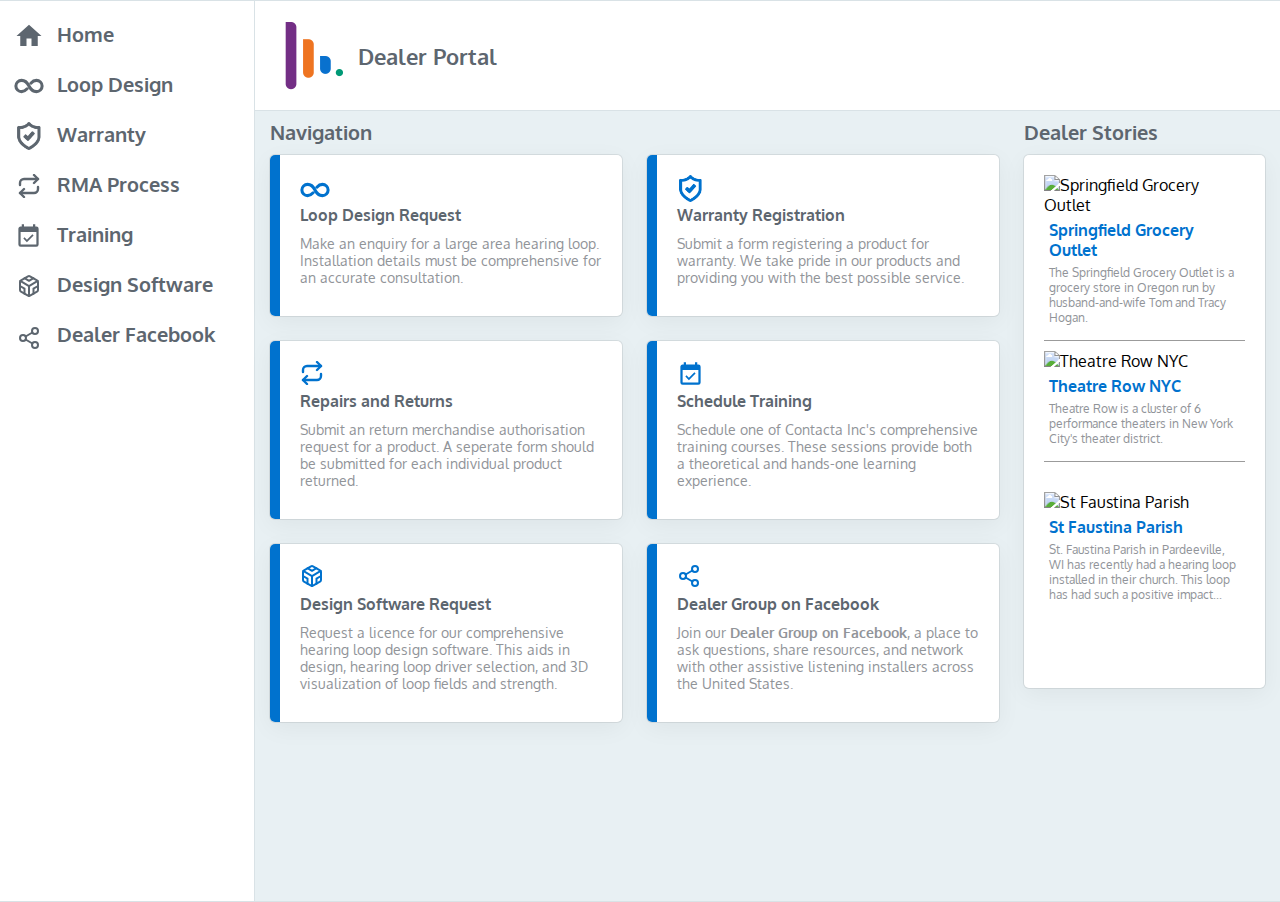
==== index.html @ d8bac470 "An updated US version of the Dealer Portal." ====
<!DOCTYPE html>
<html lang="en">
<head>
    <meta charset="UTF-8">
    <meta http-equiv="X-UA-Compatible" content="IE=edge">
    <meta name="viewport" content="width=device-width, initial-scale=1.0">
    <title>Dealer Portal</title>
    <script src="main.js" defer></script>  
    <link rel="stylesheet" href="styles.css">
    <link rel="icon" href="/contactaicon.png">
    <link rel="stylesheet" href="https://fonts.googleapis.com/css?family=Oxygen">
</head>
<body>
    <div class="portal_container">
        <div class="portal_column1">
            <div class="logoCol">
                <svg class='dashboardLogo' class="dashboardIcon"
                xmlns="http://www.w3.org/2000/svg" viewBox="0 0 24 24">
                    </svg>
                <a href="index.html">
                <svg class='dashIcon' id="homeIcon"
                    xmlns="http://www.w3.org/2000/svg" viewBox="0 0 24 24">
                    <path d="M10,20V14H14V20H19V12H22L12,3L2,12H5V20H10Z" />
                </svg>
                </a>
                <a href="lalform.html">    
                <svg class="dashIcon" id="loopIcon"
                xmlns="http://www.w3.org/2000/svg" class="ionicon" viewBox="0 0 512 512"><title>Infinite</title><path d="M256 256s-48-96-126-96c-54.12 0-98 43-98 96s43.88 96 98 96c37.51 0 71-22.41 94-48M256 256s48 96 126 96c54.12 0 98-43 98-96s-43.88-96-98-96c-37.51 0-71 22.41-94 48" fill="none" stroke="currentColor" stroke-linecap="round" stroke-miterlimit="10" stroke-width="52"/></svg>                </svg>
                </a>
                <a href="warranty.html">    
                    <img class="dashIcon"src="warrantysym2.png" alt="contactaMainLogo" id="warrantyIconNav"></img>
                </a>
                <a href="rma.html">    
                <svg id="rmaIcon"
                xmlns="http://www.w3.org/2000/svg" width="24" height="24" viewBox="0 0 24 24" fill="none" stroke="currentColor" stroke-width="2.4" stroke-linecap="round" stroke-linejoin="round" class="feather feather-repeat"><polyline points="17 1 21 5 17 9"></polyline><path d="M3 11V9a4 4 0 0 1 4-4h14"></path><polyline points="7 23 3 19 7 15"></polyline><path d="M21 13v2a4 4 0 0 1-4 4H3"></path></svg>                </a>
                <a href="trainingform.html">
                <svg class="dashIcon" id="trainingIcon"
                xmlns="http://www.w3.org/2000/svg" viewBox="0 0 24 24">
                <path d="M19,19H5V8H19M19,3H18V1H16V3H8V1H6V3H5C3.89,3 3,3.9 3,5V19A2,2 0 0,0 5,21H19A2,2 0 0,0 21,19V5A2,2 0 0,0 19,3M16.53,11.06L15.47,10L10.59,14.88L8.47,12.76L7.41,13.82L10.59,17L16.53,11.06Z" />                
                </svg>                
                </a>
                <a href="visualiser.html">
                <svg class="visualiserIcon"
                xmlns="http://www.w3.org/2000/svg" width="24" height="24" viewBox="0 0 24 24" fill="none" stroke="currentColor" stroke-width="2" stroke-linecap="round" stroke-linejoin="round" class="feather feather-codesandbox"><path d="M21 16V8a2 2 0 0 0-1-1.73l-7-4a2 2 0 0 0-2 0l-7 4A2 2 0 0 0 3 8v8a2 2 0 0 0 1 1.73l7 4a2 2 0 0 0 2 0l7-4A2 2 0 0 0 21 16z"></path><polyline points="7.5 4.21 12 6.81 16.5 4.21"></polyline><polyline points="7.5 19.79 7.5 14.6 3 12"></polyline><polyline points="21 12 16.5 14.6 16.5 19.79"></polyline><polyline points="3.27 6.96 12 12.01 20.73 6.96"></polyline><line x1="12" y1="22.08" x2="12" y2="12"></line></svg>                </svg>
                </a>     
                <svg xmlns="http://www.w3.org/2000/svg" width="24" height="24" viewBox="0 0 24 24" fill="none" stroke="currentColor" stroke-width="2" stroke-linecap="round" stroke-linejoin="round" class="feather feather-share-2"><circle cx="18" cy="5" r="3"></circle><circle cx="6" cy="12" r="3"></circle><circle cx="18" cy="19" r="3"></circle><line x1="8.59" y1="13.51" x2="15.42" y2="17.49"></line><line x1="15.41" y1="6.51" x2="8.59" y2="10.49"></line></svg>          
            </div>
            <div class="navCol">
                    <a href="index.html">
                        <img id="mainLogo" src="contactalogo.png" alt="contactaMainLogo"></img>
                    </a>
                    <li><a href="index.html">Home</a></li>
                    <li><a href="lalform.html">Loop Design</a></li>
                    <li><a href="warranty.html">Warranty</a></li>
                    <li><a href="rma.html">RMA Process</a></li>
                    <li><a href="trainingform.html">Training</a></li>
                    <li><a href="visualiser.html">Design Software</a></li>
                    <li><a href="https://www.facebook.com/qr/3451659551759622">Dealer Facebook</a></li>
            </div>
        </div>
        <div class="portal_column2">
            <div class="headerRow">
                <div class="headerColumns">
                    <img src="contactaicon.png" alt="The Contacta symbol" id="contactaIcon" class="grow">
                    <div class="dealerTitle">
                        <div class="bigText">Dealer Portal</div>
                    </div>
                </div>
            </div>
            <div class="dropdownRow">
                <div class="dropdown"  onclick="toggleMob('dropdownContent')">  
                    <div class="topLine"  onclick="toggleMob('dropdownContent')"></div>
                    <div id="leftBar"></div>
                    <img src='mobmenubtn.png' onclick="toggleMob('dropdownContent') "class="dropbtn"></img>
                </div>
                <div class="dropdownContent" id="dropdownContent">
                    <li class="dropItem"><a href="index.html">Home</a></li>
                    <li class="dropItem"><a href="lalform.html">Loop Design</a></li>
                    <li class="dropItem"><a href="warranty.html">Warranty</a></li>
                    <li class="dropItem"><a href="rma.html">RMA Process</a></li>
                    <li class="dropItem"><a href="trainingform.html">Training</a></li>
                    <li class="dropItem"><a href="visualiser.html">Design Software</a></li>
                    <li class="dropItem"><a href="https://www.facebook.com/qr/3451659551759622">Dealer Facebook</a></li>

                </div>
            </div>
            <div class="contentRow">    
                <div class="projectsCol">
                    <div class="subTitle">Navigation</div>
                    <div class="projectContainer">
                        <a href="lalform.html">               
                        <div class="card">
                            <div class="cardColumnLeft"></div>
                            <div class="cardColumnRight">
                                <svg class="dashIcon" id="loopIcon"
                                xmlns="http://www.w3.org/2000/svg" class="ionicon" viewBox="0 0 512 512"><title>Infinite</title><path d="M256 256s-48-96-126-96c-54.12 0-98 43-98 96s43.88 96 98 96c37.51 0 71-22.41 94-48M256 256s48 96 126 96c54.12 0 98-43 98-96s-43.88-96-98-96c-37.51 0-71 22.41-94 48" fill="none" stroke="#0072ce" stroke-linecap="round" stroke-miterlimit="10" stroke-width="52"/></svg></svg>                
                                <div class="projectTitle">Loop Design Request</div>
                                <div class="projectText">Make an enquiry for a large area hearing loop. Installation details must be comprehensive for an accurate consultation.</b></div>
                            </div>
                        </div>
                        </a>
                        <a href="warranty.html">               
                        <div class="card">
                            <div class="cardColumnLeft"></div>
                            <div class="cardColumnRight">
                                <img class="dashIcon" src="warrantysymblue.png" id="warrantyIcon" alt="contactaMainLogo"></img>
                                <div class="projectTitle">Warranty Registration</div>
                                <div class="projectText">Submit a form registering a product for warranty. We take pride in our products and providing you with the best possible service. </div>
                            </div>
                        </div>
                        <a href="rma.html">
                        <div class="card">
                            <div class="cardColumnLeft"></div>
                            <div class="cardColumnRight">
                                <svg id="rmaIcon"
                                xmlns="http://www.w3.org/2000/svg" width="24" height="24" viewBox="0 0 24 24" fill="none" stroke="#0072ce" stroke-width="2.4" stroke-linecap="round" stroke-linejoin="round" class="feather feather-repeat"><polyline points="17 1 21 5 17 9"></polyline><path d="M3 11V9a4 4 0 0 1 4-4h14"></path><polyline points="7 23 3 19 7 15"></polyline><path d="M21 13v2a4 4 0 0 1-4 4H3"></path></svg>
                                <div class="projectTitle">Repairs and Returns</div>
                                <div class="projectText">Submit an return merchandise authorisation request for a product. A seperate form should be submitted for each individual product returned.</div>
                            </div>
                        </div>
                        </a>
                        <a href="trainingform.html">
                        <div class="card">
                            <div class="cardColumnLeft"></div>
                            <div class="cardColumnRight">
                                <svg class="dashIcon" id="trainingIcon2"
                                xmlns="http://www.w3.org/2000/svg" viewBox="0 0 24 24">
                                <path d="M19,19H5V8H19M19,3H18V1H16V3H8V1H6V3H5C3.89,3 3,3.9 3,5V19A2,2 0 0,0 5,21H19A2,2 0 0,0 21,19V5A2,2 0 0,0 19,3M16.53,11.06L15.47,10L10.59,14.88L8.47,12.76L7.41,13.82L10.59,17L16.53,11.06Z" />                
                                </svg>                                
                                <div class="projectTitle">Schedule Training</div>
                                <div class="projectText">Schedule one of Contacta Inc's comprehensive training courses. These sessions provide both a theoretical and hands-one learning experience.</div>
                            </div>
                        </div>
                        </a>
                        <a href="visualiser.html">
                        <div class="card">
                            <div class="cardColumnLeft"></div>
                            <div class="cardColumnRight">
                                <svg class="visualiserIcon"
                                xmlns="http://www.w3.org/2000/svg" width="24" height="24" viewBox="0 0 24 24" fill="none" stroke="#0072ce" stroke-width="2" stroke-linecap="round" stroke-linejoin="round" class="feather feather-codesandbox"><path d="M21 16V8a2 2 0 0 0-1-1.73l-7-4a2 2 0 0 0-2 0l-7 4A2 2 0 0 0 3 8v8a2 2 0 0 0 1 1.73l7 4a2 2 0 0 0 2 0l7-4A2 2 0 0 0 21 16z"></path><polyline points="7.5 4.21 12 6.81 16.5 4.21"></polyline><polyline points="7.5 19.79 7.5 14.6 3 12"></polyline><polyline points="21 12 16.5 14.6 16.5 19.79"></polyline><polyline points="3.27 6.96 12 12.01 20.73 6.96"></polyline><line x1="12" y1="22.08" x2="12" y2="12"></line></svg></svg>                
                                <div class="projectTitle">Design Software Request</div>
                                <div class="projectText">Request a licence for our comprehensive hearing loop design software. This aids in design, hearing loop driver selection, and 3D visualization of loop fields and strength.</div>
                            </div>
                        </div>
                        </a>
                        <a href="https://www.facebook.com/qr/3451659551759622">
                        <div class="card">
                            <div class="cardColumnLeft"></div>
                            <div class="cardColumnRight">
                                <svg xmlns="http://www.w3.org/2000/svg" width="24" height="24" viewBox="0 0 24 24" fill="none" stroke="#0072ce" stroke-width="2" stroke-linecap="round" stroke-linejoin="round" class="feather feather-share-2"><circle cx="18" cy="5" r="3"></circle><circle cx="6" cy="12" r="3"></circle><circle cx="18" cy="19" r="3"></circle><line x1="8.59" y1="13.51" x2="15.42" y2="17.49"></line><line x1="15.41" y1="6.51" x2="8.59" y2="10.49"></line></svg>
                                <div class="projectTitle"> Dealer Group on Facebook</div>
                                <div class="projectText">Join our <strong>Dealer Group on Facebook</strong>, a place to ask questions, share resources, and network with other assistive listening installers across the United States. </div>
                            </div>
                        </div>
                        </a>
                    </div>
                </div>
                <div class="announceCol">
                    <div class="announcements">
                        <div class="subTitle">Dealer Stories</div>
                        <div class="announcementsCard">
                            <div class="announceCard">
                                <a href="https://contactainc.com/case-studies/springfield-grocery-outlet/">
                                <img class="announcementImg" src="https://contactainc.com/wp-content/uploads/2022/03/Springfield-Signage-539x303.jpg" alt="Springfield Grocery Outlet">
                                <div class="announcementTitleCont">
                                    <div class="announcementTitle">
                                        Springfield Grocery Outlet
                                    </div>
                                </div>
                                <div class="announcementText">The Springfield Grocery Outlet is a grocery store in Oregon run by husband-and-wife Tom and Tracy Hogan. </div>
                                <div class="lineBreak"></div>
                                </a>
                            </div>
                            <div class="announceCard">
                                <a href="https://contactainc.com/case-studies/theatre-row-nyc/">
                                <img class="announcementImg" src="https://contactainc.com/wp-content/uploads/2021/11/TheaterRow_0420_0001-1-539x303.jpg" alt="Theatre Row NYC">
                                <div class="announcementTitleCont">
                                    <div class="announcementTitle">Theatre Row NYC                                    </div>
                                </div>
                                <div class="announcementText">Theatre Row is a cluster of 6 performance theaters in New York City's theater district.</div>
                                <div class="lineBreak"></div>
                                </a>
                            </div>
                            <a href="https://contactainc.com/case-studies/st-faustina-parish/">
                            <div class="announceCard">
                                <img class="announcementImg" src="https://contactainc.com/wp-content/uploads/2021/09/St-Faustina-1-539x303.jpg" alt="St Faustina Parish">
                                    <div class="announcementTitleCont">
                                    <div class="announcementTitle">St Faustina Parish</div>
                                </div>
                                <div class="announcementText">St. Faustina Parish in Pardeeville, WI has recently had a hearing loop installed in their church. This loop has had such a positive impact...</div>
                            </div>
                            </a>
                        </div>
                    </div>
                </div>
            </div>
        </div>
    </div>
</body>
</html>
---- styles.css ----
body,
html {
  height: 100%;
  width: 100%;
  margin: 0;
}

@media only screen and (max-width: 600px) {
  .portal_column1 {
    display: none !important;
  }

  .orderRow,
  .contentRow,
  .mainRow,
  .pricelistRow {
    margin-top: 0px !important;
  }

  .dropdown {
    display: flex !important;
    justify-content: flex-end;
    height: 39px;
    background-color: rgb(115 46 133);
  }

  .card {
    grid-template-columns: 3px 12fr !important;
  }

  .cardColumnRight {
    padding: 5px !important;
    grid-template-rows: 30px 35px 2fr !important;
    min-width: 50px !important;
  }

  .contentRow {
    display: grid;
    grid-template-columns: 1fr !important;
  }

  .portal_column2 {
    width: 100vw !important;
  }

  .announcements {
    display: none;
  }

  .subTitle {
    padding-top: 8px;
  }

  .projectsCol {
    padding-bottom: 20px;
  }

  .dropbtn {
    height: 20px;
    padding: 10px;
    background-color: white;
  }

  .dropbtn:hover {
    background-color: rgb(143, 143, 143);
    transition: 0.2s;
  }

  .dropItem {
    display: grid;
    list-style: none;
    list-style-type: none;
    background-color: #e5e5e5;
    color: black;
    height: 30px;
    padding-left: 15px;
    align-items: center;
    align-content: center;
    align-self: center;
  }

  .dropItem:hover {
    background-color: #5199d3;
    color: white;
  }

  .turnOn {
    display: grid !important;
    transition: 0.5s;
  }

  .dropdownContent {
    font-size: 1.071em;
    display: none;
  }
}

.dropdownLot {
  display: none;
}

.dropdown {
  display: none;
}

.dropdownContent {
  display: none;
}

#contactaIcon {
  max-width: initial;
}

.portal_container {
  display: grid;
  grid-template-columns: 255px 3fr;
  font-family: "Oxygen", "Open Sans", Helvetica, sans-serif;
  height: 100%;
  border-top: 1px solid #d9e2e6;
  border-bottom: 1px solid #d9e2e6;
}

.portal_column1 {
  display: grid;
  grid-template-columns: 57px 3fr;
}

.logoCol {
  padding-top: 2px;
  /* position: fixed; */
  left: 10px;
  display: grid;
  justify-items: center;
  align-items: center;
  grid-template-rows: 10px 50px 50px 50px 50px 50px 50px 50px 50px;
}

.navCol {
  /* position: fixed; */
  left: 60px;
  display: grid;
  align-items: center;
  grid-template-rows: 8px 50px 50px 50px 50px 50px 50px 50px 50px;
}

#mainLogo {
  display: none;
  /* position: fixed; */
  top: 25px;
  left: 25px;
  width: 200px;
}

.dashboardLogo {
  height: 50px;
  padding-top: 20px;
}

.dashIcon {
  height: 30px;
}

.dashIcon2 {
  height: 40px;
}

.portal_container h1 {
  padding-top: 20px;
  font-size: 28px;
}

.navCol > li {
  list-style: none;
  font-weight: bold;
  font-size: 20px;
}

.submenu {
  display: none;
  margin-top: -10px;
  list-style: none;
  font-size: 20px;
  padding-left: 0px;
}

.submenuItem {
  margin-top: 10px;
  font-weight: 800;
}

li:hover {
  transition: 0.2s;
  color: #0072ce;
  cursor: pointer;
}

.portal_column2 {
  display: grid;
  grid-template-rows: 110px 0fr 4fr;
}

.headerRow {
  display: grid;
  font-weight: bold;
  /* position: fixed; */
}

.findIcon {
  height: 40px;
  display: grid;
  justify-content: center;
  align-items: center;
  align-content: center;
}

.socialIcon {
  height: 25px;
  display: grid;
  justify-content: center;
  align-items: center;
  align-content: center;
}

.headerColumns {
  display: grid;
  grid-template-columns: 0fr 166px 1000fr 1fr 1fr 1fr 1fr 1fr 1fr 0fr;
  padding-top: 20px;
  padding-bottom: 20px;
  align-items: center;
  gap: 15px;
  padding-left: 30px;
  border-bottom: 1px solid #d9e2e6;
}

.catPic2 {
  display: grid;
  justify-content: right;
  padding-right: 10px;
}

.smolText {
  font-size: 12px;
}

.bigText {
  font-size: 22px;
}

.button {
  height: 40px;
  font-size: 14px;
  font-weight: bold;
  border-radius: 999px;
  width: 100px;
  border: 0;
}

.contentRow {
  display: grid;
  grid-template-columns: 3fr 1fr;
}

.projectsCol {
  padding-left: 15px;
  padding-right: 25px;
}

.subTitle {
  font-weight: bold;
  margin-bottom: 10px;
  font-size: 20px;
}

.projectContainer {
  margin: auto;
  display: grid;
  grid-template-columns: repeat(2, 1fr);
  gap: 25px;
}

.card {
  display: grid;
  box-shadow: rgba(0, 0, 0, 0.05) 0px 6px 24px 0px,
    rgba(0, 0, 0, 0.08) 0px 0px 0px 1px;
  border-radius: 5px;
  grid-template-columns: 10px 12fr;
}

.cardColumnLeft {
  border-top-left-radius: 5px;
  border-bottom-left-radius: 5px;
}

.cardColumnRight {
  padding: 20px;
  display: grid;
  grid-template-rows: 30px 20px 2fr;
  min-width: 200px;
}

.projectText {
  margin-top: 10px;
  margin-bottom: 10px;
  font-size: 14px;
}

.projectTitle {
  font-weight: bold;
}

.projectIcons {
  display: grid;
  grid-template-columns: 5fr 20px 20px 20px;
  gap: 20px;
}

#trainingIcon {
  height: 27px;
}

#trainingIcon2 {
  fill: #0072ce;
  height: 27px;
}

.announceCol {
  display: grid;
  grid-template-rows: 1fr;
  padding-right: 15px;
}

.announcementsCard {
  padding: 20px;
  display: grid;
  box-shadow: rgba(0, 0, 0, 0.05) 0px 6px 24px 0px,
    rgba(0, 0, 0, 0.08) 0px 0px 0px 1px;
  border-radius: 5px;
  max-width: 250px;
  grid-template-rows: 1fr 0.8fr 1fr;
}

.announcementTitleCont {
  display: flex;
  align-items: center;
  margin-bottom: -5px;
}

.announcementImg {
  width: 250px;
}

.announceIcon {
  display: grid;
  justify-content: center;
  align-items: center;
  height: 19px;
  fill: #0072ce;
  margin-left: 4px;
  margin-right: -2px;
}

.announcementTitle {
  font-weight: bold;
  min-width: 170px;
  padding: 5px;
}

.announcementText {
  font-size: 12px;
  padding: 5px;
}

.lineBreak {
  height: 1px;
  min-width: 170px;
  margin-top: 10px;
  margin-bottom: 10px;
}

.trending {
  margin-bottom: 20px;
}

.trendingCard {
  padding: 20px;
  display: grid;
  box-shadow: rgba(0, 0, 0, 0.05) 0px 6px 24px 0px,
    rgba(0, 0, 0, 0.08) 0px 0px 0px 1px;
  border-radius: 5px;
  grid-template-rows: 1fr 1fr 1fr 1fr;
  gap: 20px;
  justify-content: baseline;
  margin-bottom: 10px;
}

.trendingUser {
  display: grid;
  grid-template-columns: 50px 1.5fr;
  align-items: center;
}

.trendingAva {
  height: 50px;
}

.user {
  font-size: 14px;
}

.subUser {
  font-size: 14px;
}

.portal_container a:link,
.portal_container a:visited,
.portal_container a:hover,
.portal_container a:active {
  text-decoration: none;
  color: inherit;
}

.navCol a:hover,
.navCol a:active,
.navCol a:focus {
  color: #0072ce;
}

.dashIcon,
.dashboardLogo {
  fill: #5d666f;
}
.dashIcon:hover,
.dashIcon:focus,
.dashIcon:active {
  fill: #0072ce;
}
.logoCol svg:hover,
.logoCol svg:focus,
.logoCol svg:active {
  color: #0072ce;
}

.portal_container li,
.videoTextCont,
.textExp,
.portal_column1,
.headline,
.headerRow,
.user,
.subTitle,
.projectTitle {
  color: #5d666f;
}

.subUser,
.projectText,
.announcementText {
  color: #919499;
}

.announcementTitle {
  color: #0072ce;
}

.lineBreak,
.lineBreakHeadline {
  background-color: #9b9b9b;
}

.button,
.cardColumnLeft {
  background: #0072ce;
}

.headerRow,
.searchRow,
.videoTextCont,
.textCont,
.card,
.announcementsCard,
.trendingCard {
  background-color: #ffffff;
}

.portal_column1 {
  background-color: #ffffff;
  border-right: 1px solid #d9e2e6;
}

.portal_column2,
.announceCol,
.projectsCol {
  background: #e8f0f3;
  background-color: #e8f0f3;
}

.button {
  color: #ffffff;
}

.orderRow,
.contentRow,
.mainRow,
.pricelistRow {
  background-color: #e8f0f3;
  margin-top: 8px;
}

.orderRow {
  margin-bottom: 30px;
  padding-bottom: 30px;
}

.headline {
  display: grid;
  justify-content: center;
  margin-top: 30px;
  font-size: 36px;
  font-weight: bold;
}

.lineBreakHeadline {
  display: grid;
  justify-content: center;
  height: 1px;
  min-width: 150px;
  max-width: 500px;
  margin-top: 10px;
  margin-bottom: 10px;
}

linebreakCont {
  display: flex;
  justify-content: center;
}

.textCont {
  min-width: 80px;
  padding: 20px;
  padding-right: 30px;
  padding-left: 30px;
  margin: 20px;
  border-radius: 20px;
}

.videoTextCont {
  min-width: 80px;
  padding: 20px;
  margin: 20px;
  margin-left: 100px;
  margin-right: 100px;
  margin-top: 70px;
  justify-content: center;
  box-shadow: rgba(0, 0, 0, 0.1) 0px 3px 8px;
}

.videoCont {
  display: grid;
  justify-content: center;
}

.videoText {
  display: grid;
  font-weight: bold;
  justify-content: center;
}

.videoTextDownload {
  display: grid;
  justify-content: center;
  text-decoration: underline;
}

.warrantyText {
  padding-left: 30px;
  padding-right: 30px;
}

.portal_container table,
.portal_container th,
.portal_container td {
  border: 1px solid;
  padding: 10px;
}

.portal_container table {
  width: 100%;
}

.portal_container ul {
  list-style-position: inside;
}

.grow:hover {
  -webkit-transform: scale(1.1);
  -ms-transform: scale(1.1);
  transform: scale(1.1);
  transition: 0.2s;
}

.portal_container table,
.portal_container th,
.portal_container td {
  border-radius: 5px;
}

#warrantyIcon {
  height: 27px;
}

#warrantyIconNav {
  height: 28px;
}
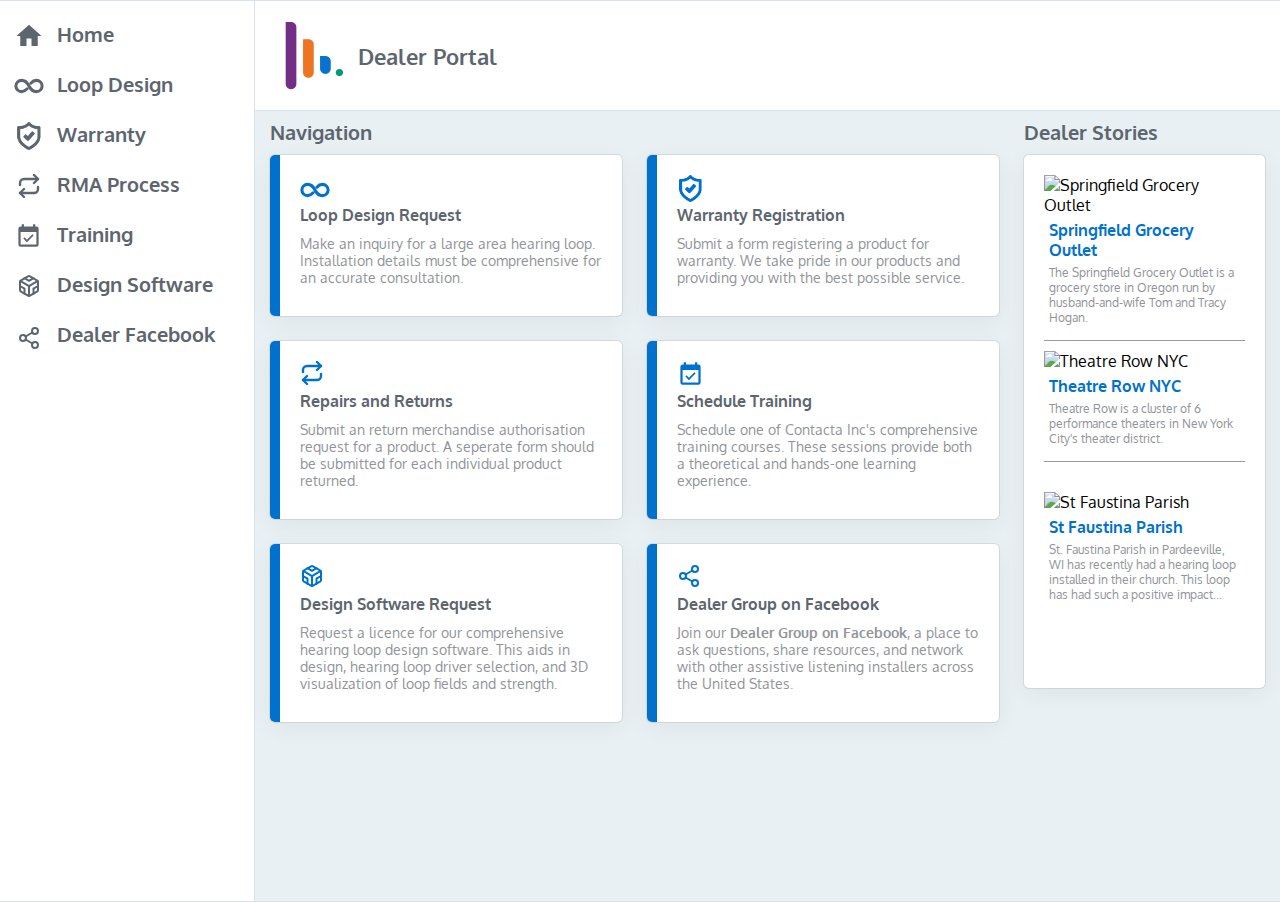
==== commit e9a0d0d5: "Enquiry to inquiry" ====
--- a/index.html
+++ b/index.html
@@ -70,8 +70,8 @@
             <div class="dropdownRow">
                 <div class="dropdown"  onclick="toggleMob('dropdownContent')">  
                     <div class="topLine"  onclick="toggleMob('dropdownContent')"></div>
-                    <div id="leftBar"></div>
-                    <img src='mobmenubtn.png' onclick="toggleMob('dropdownContent') "class="dropbtn"></img>
+                    <div id="leftBar">Menu</div>
+                    <img src='mobmenubtn.png' class="dropbtn"></img>
                 </div>
                 <div class="dropdownContent" id="dropdownContent">
                     <li class="dropItem"><a href="index.html">Home</a></li>
@@ -81,7 +81,6 @@
                     <li class="dropItem"><a href="trainingform.html">Training</a></li>
                     <li class="dropItem"><a href="visualiser.html">Design Software</a></li>
                     <li class="dropItem"><a href="https://www.facebook.com/qr/3451659551759622">Dealer Facebook</a></li>
-
                 </div>
             </div>
             <div class="contentRow">    
@@ -95,7 +94,7 @@
                                 <svg class="dashIcon" id="loopIcon"
                                 xmlns="http://www.w3.org/2000/svg" class="ionicon" viewBox="0 0 512 512"><title>Infinite</title><path d="M256 256s-48-96-126-96c-54.12 0-98 43-98 96s43.88 96 98 96c37.51 0 71-22.41 94-48M256 256s48 96 126 96c54.12 0 98-43 98-96s-43.88-96-98-96c-37.51 0-71 22.41-94 48" fill="none" stroke="#0072ce" stroke-linecap="round" stroke-miterlimit="10" stroke-width="52"/></svg></svg>                
                                 <div class="projectTitle">Loop Design Request</div>
-                                <div class="projectText">Make an enquiry for a large area hearing loop. Installation details must be comprehensive for an accurate consultation.</b></div>
+                                <div class="projectText">Make an inquiry for a large area hearing loop. Installation details must be comprehensive for an accurate consultation.</b></div>
                             </div>
                         </div>
                         </a>
--- a/styles.css
+++ b/styles.css
@@ -19,9 +19,10 @@
 
   .dropdown {
     display: flex !important;
-    justify-content: flex-end;
-    height: 39px;
-    background-color: rgb(115 46 133);
+    justify-content: space-between;
+    grid-template-columns: 3px 200px;
+    height: 25px;
+    background-color: #5d666f;
   }
 
   .card {
@@ -100,6 +101,11 @@
 }
 
 .dropdown {
+  color: white;
+  align-items: center;
+  align-content: center;
+  align-self: center;
+  font-weight: 600;
   display: none;
 }
 
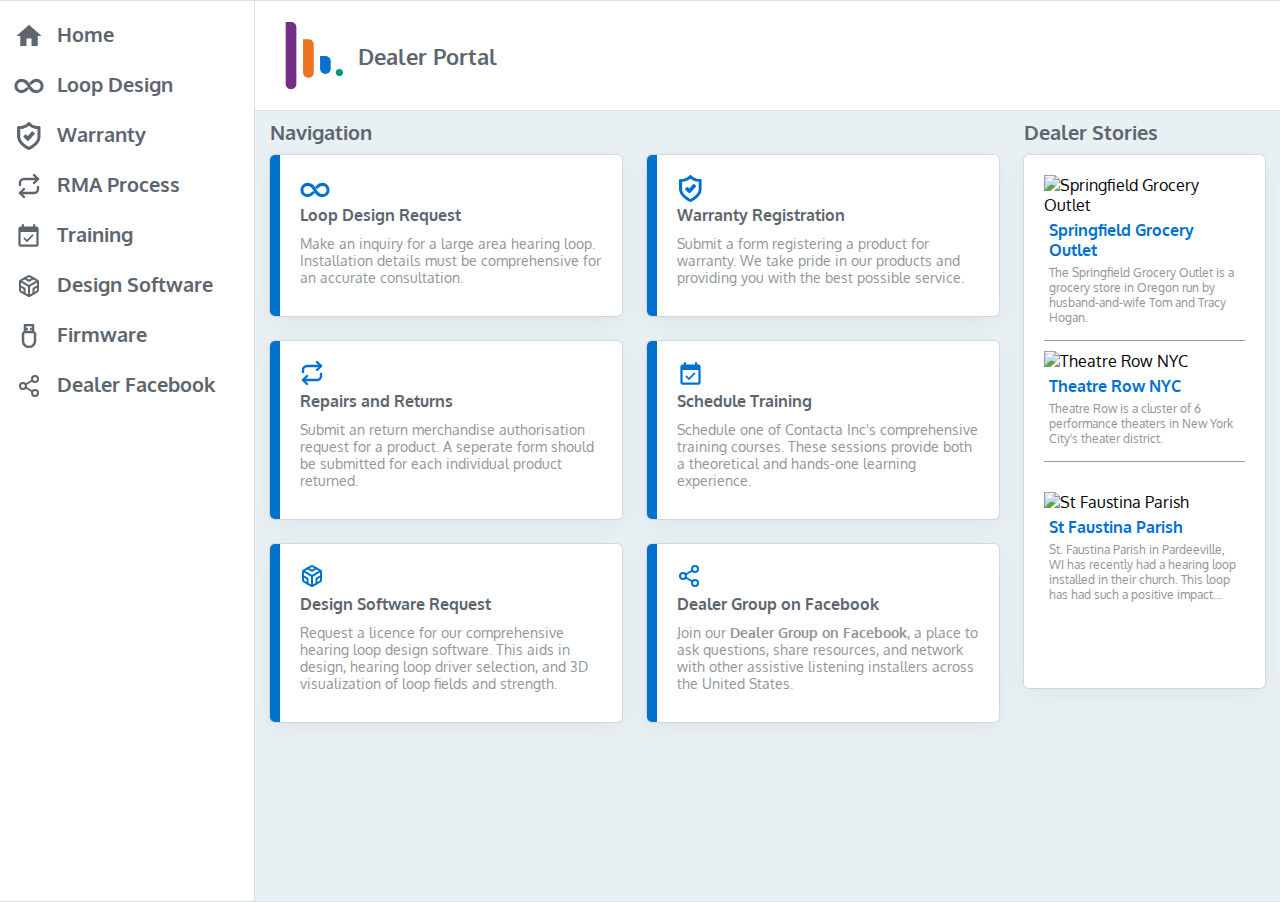
==== commit efbbfb55: "Updated firmware section" ====
--- a/index.html
+++ b/index.html
@@ -42,8 +42,14 @@
                 <a href="visualiser.html">
                 <svg class="visualiserIcon"
                 xmlns="http://www.w3.org/2000/svg" width="24" height="24" viewBox="0 0 24 24" fill="none" stroke="currentColor" stroke-width="2" stroke-linecap="round" stroke-linejoin="round" class="feather feather-codesandbox"><path d="M21 16V8a2 2 0 0 0-1-1.73l-7-4a2 2 0 0 0-2 0l-7 4A2 2 0 0 0 3 8v8a2 2 0 0 0 1 1.73l7 4a2 2 0 0 0 2 0l7-4A2 2 0 0 0 21 16z"></path><polyline points="7.5 4.21 12 6.81 16.5 4.21"></polyline><polyline points="7.5 19.79 7.5 14.6 3 12"></polyline><polyline points="21 12 16.5 14.6 16.5 19.79"></polyline><polyline points="3.27 6.96 12 12.01 20.73 6.96"></polyline><line x1="12" y1="22.08" x2="12" y2="12"></line></svg>                </svg>
-                </a>     
+                </a>    
+                <a href="firmware.html">
+                <svg class="visualiserIcon"
+                width="24" height="24" viewBox="0 0 24 24" fill="#5d666f" stroke="currentColor" stroke-width="0.5" xmlns="http://www.w3.org/2000/svg">            <path fill-rule="evenodd" clip-rule="evenodd" d="M9 7L15 7V5V2L9 2V5V7ZM9 5C9 5.55228 9.44772 6 10 6C10.5523 6 11 5.55228 11 5C11 4.44772 10.5523 4 10 4C9.44772 4 9 4.44772 9 5ZM15 5C15 4.44772 14.5523 4 14 4C13.4477 4 13 4.44772 13 5C13 5.55228 13.4477 6 14 6C14.5523 6 15 5.55228 15 5ZM16.9863 7.1659C16.9953 7.11194 17 7.05652 17 7V1C17 0.447715 16.5523 0 16 0L8 0C7.44772 0 7 0.447715 7 1V7C7 7.05652 7.00469 7.11194 7.0137 7.1659C5.84136 7.57385 5 8.68867 5 10V17C5 20.866 8.13401 24 12 24C15.866 24 19 20.866 19 17V10C19 8.68867 18.1586 7.57385 16.9863 7.1659ZM7 10C7 9.44772 7.44772 9 8 9H16C16.5523 9 17 9.44772 17 10V17C17 19.7614 14.7614 22 12 22C9.23858 22 7 19.7614 7 17L7 10Z"/> </svg>
+                </a>
+                <a href="https://www.facebook.com/qr/3451659551759622">
                 <svg xmlns="http://www.w3.org/2000/svg" width="24" height="24" viewBox="0 0 24 24" fill="none" stroke="currentColor" stroke-width="2" stroke-linecap="round" stroke-linejoin="round" class="feather feather-share-2"><circle cx="18" cy="5" r="3"></circle><circle cx="6" cy="12" r="3"></circle><circle cx="18" cy="19" r="3"></circle><line x1="8.59" y1="13.51" x2="15.42" y2="17.49"></line><line x1="15.41" y1="6.51" x2="8.59" y2="10.49"></line></svg>          
+                </a>
             </div>
             <div class="navCol">
                     <a href="index.html">
@@ -55,6 +61,7 @@
                     <li><a href="rma.html">RMA Process</a></li>
                     <li><a href="trainingform.html">Training</a></li>
                     <li><a href="visualiser.html">Design Software</a></li>
+                    <li><a href="firmware.html">Firmware</a></li>
                     <li><a href="https://www.facebook.com/qr/3451659551759622">Dealer Facebook</a></li>
             </div>
         </div>
--- a/styles.css
+++ b/styles.css
@@ -266,6 +266,11 @@
   grid-template-columns: 3fr 1fr;
 }
 
+.firmwareRow {
+  display: grid;
+  grid-template-columns: 1fr;
+}
+
 .projectsCol {
   padding-left: 15px;
   padding-right: 25px;
@@ -512,6 +517,11 @@
   margin-top: 8px;
 }
 
+.firmwareRow {
+  background-color: #e8f0f3;
+  margin-top: 8px;
+}
+
 .orderRow {
   margin-bottom: 30px;
   padding-bottom: 30px;
@@ -551,24 +561,64 @@
 
 .videoTextCont {
   min-width: 80px;
-  padding: 20px;
-  margin: 20px;
-  margin-left: 100px;
-  margin-right: 100px;
-  margin-top: 70px;
+  padding: 5px;
+  margin: 5px;
+  margin-left: 10px;
+  margin-right: 10px;
+  margin-top: 7px;
   justify-content: center;
   box-shadow: rgba(0, 0, 0, 0.1) 0px 3px 8px;
 }
 
+table {
+  border-collapse: collapse;
+  width: 100%;
+}
+
+th,
+td {
+  text-align: left;
+  padding: 8px;
+}
+
+th {
+  color: white;
+  background-color: #0072ce;
+}
+
+tr:nth-child(even) {
+  background-color: #f9f9f9;
+}
+
+tr:hover {
+  background-color: #e6e6e6;
+}
+
 .videoCont {
   display: grid;
   justify-content: center;
 }
 
 .videoText {
-  display: grid;
-  font-weight: bold;
-  justify-content: center;
+  color: #0072ce;
+  display: grid;
+  font-weight: bold;
+  justify-content: center;
+}
+
+.videoTextTitle {
+  font-size: 19px;
+  color: #0072ce;
+  display: grid;
+  font-weight: bold;
+  justify-content: center;
+}
+
+.firmwareText {
+  display: grid;
+  justify-content: left;
+  padding-left: 5px;
+  padding-right: 5px;
 }
 
 .videoTextDownload {
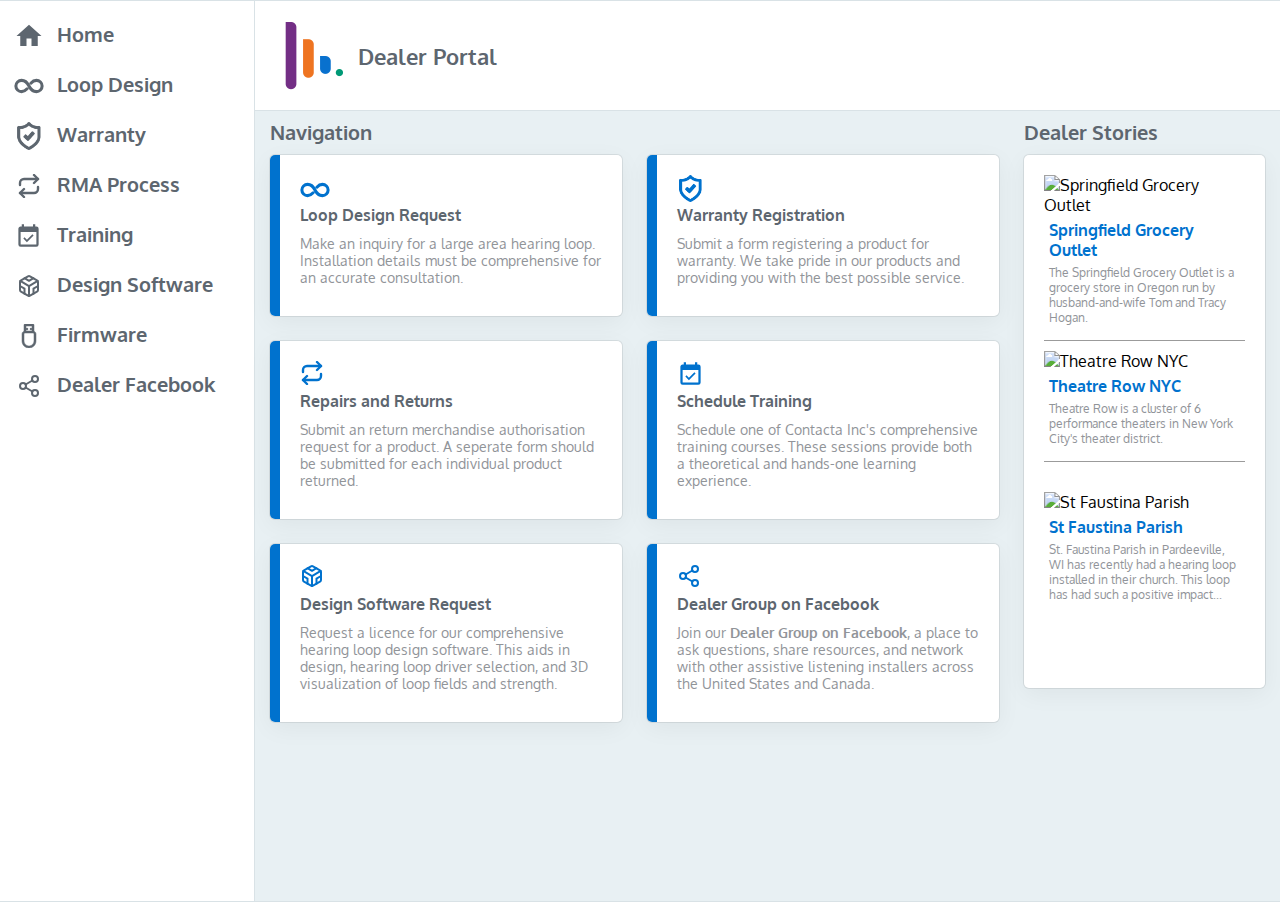
==== commit 597aeea0: ""and Canada"" ====
--- a/index.html
+++ b/index.html
@@ -155,7 +155,7 @@
                             <div class="cardColumnRight">
                                 <svg xmlns="http://www.w3.org/2000/svg" width="24" height="24" viewBox="0 0 24 24" fill="none" stroke="#0072ce" stroke-width="2" stroke-linecap="round" stroke-linejoin="round" class="feather feather-share-2"><circle cx="18" cy="5" r="3"></circle><circle cx="6" cy="12" r="3"></circle><circle cx="18" cy="19" r="3"></circle><line x1="8.59" y1="13.51" x2="15.42" y2="17.49"></line><line x1="15.41" y1="6.51" x2="8.59" y2="10.49"></line></svg>
                                 <div class="projectTitle"> Dealer Group on Facebook</div>
-                                <div class="projectText">Join our <strong>Dealer Group on Facebook</strong>, a place to ask questions, share resources, and network with other assistive listening installers across the United States. </div>
+                                <div class="projectText">Join our <strong>Dealer Group on Facebook</strong>, a place to ask questions, share resources, and network with other assistive listening installers across the United States and Canada. </div>
                             </div>
                         </div>
                         </a>
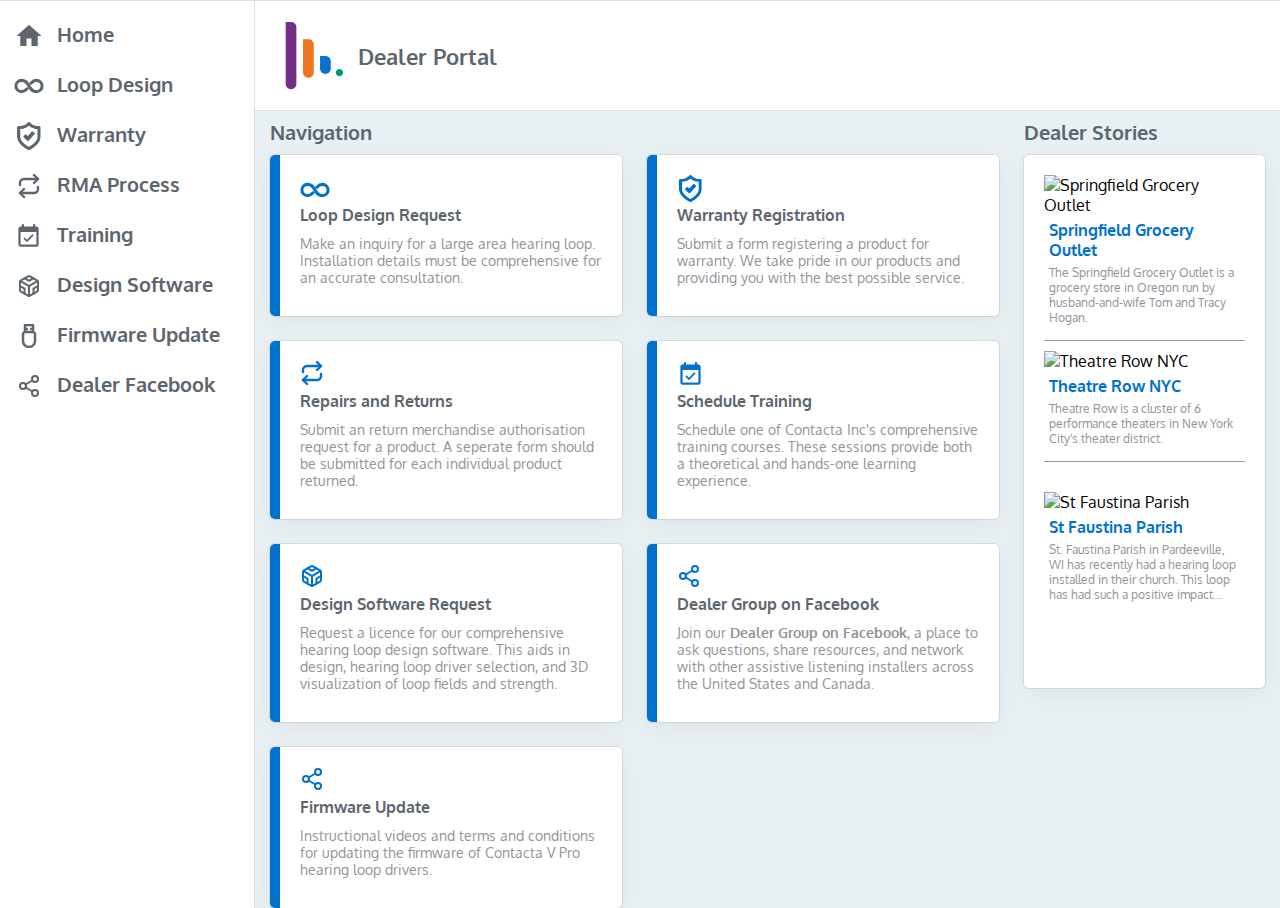
==== commit 17f2cf8e: "Updates to Firmware videos" ====
--- a/index.html
+++ b/index.html
@@ -61,7 +61,7 @@
                     <li><a href="rma.html">RMA Process</a></li>
                     <li><a href="trainingform.html">Training</a></li>
                     <li><a href="visualiser.html">Design Software</a></li>
-                    <li><a href="firmware.html">Firmware</a></li>
+                    <li><a href="firmware.html">Firmware Update</a></li>
                     <li><a href="https://www.facebook.com/qr/3451659551759622">Dealer Facebook</a></li>
             </div>
         </div>
@@ -159,6 +159,17 @@
                             </div>
                         </div>
                         </a>
+                    </a>
+                    <a href="firmware.html">
+                    <div class="card">
+                        <div class="cardColumnLeft"></div>
+                        <div class="cardColumnRight">
+                            <svg xmlns="http://www.w3.org/2000/svg" width="24" height="24" viewBox="0 0 24 24" fill="none" stroke="#0072ce" stroke-width="2" stroke-linecap="round" stroke-linejoin="round" class="feather feather-share-2"><circle cx="18" cy="5" r="3"></circle><circle cx="6" cy="12" r="3"></circle><circle cx="18" cy="19" r="3"></circle><line x1="8.59" y1="13.51" x2="15.42" y2="17.49"></line><line x1="15.41" y1="6.51" x2="8.59" y2="10.49"></line></svg>
+                            <div class="projectTitle"> Firmware Update</div>
+                            <div class="projectText">Instructional videos and terms and conditions for updating the firmware of Contacta V Pro hearing loop drivers.</div>
+                        </div>
+                    </div>
+                    </a>
                     </div>
                 </div>
                 <div class="announceCol">
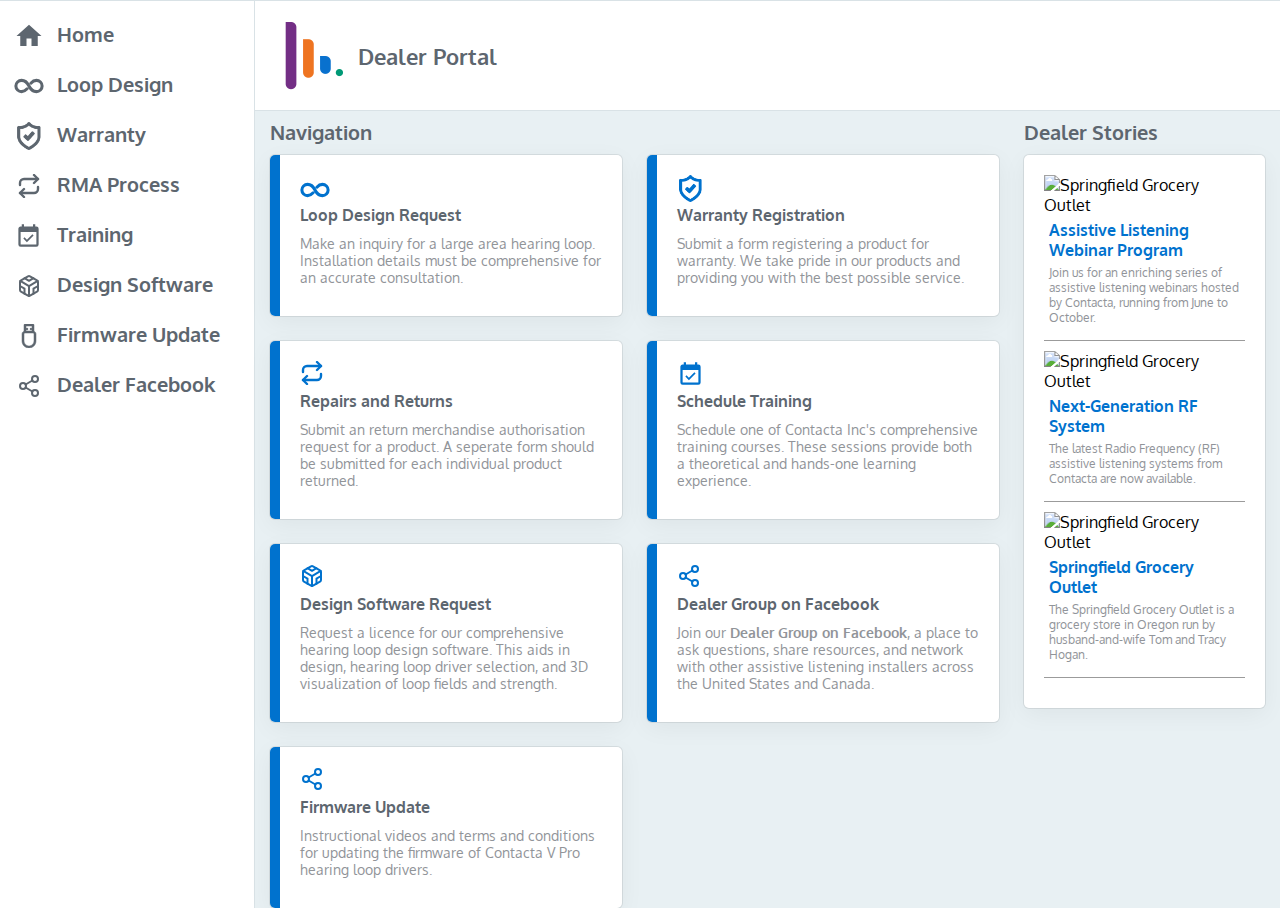
==== commit da5da489: "Update" ====
--- a/index.html
+++ b/index.html
@@ -178,6 +178,29 @@
                         <div class="announcementsCard">
                             <div class="announceCard">
                                 <a href="https://contactainc.com/case-studies/springfield-grocery-outlet/">
+                                <img class="announcementImg" src="https://contactainc.com/wp-content/uploads/2024/06/incimage-539x303.jpg" alt="Springfield Grocery Outlet">
+                                <div class="announcementTitleCont">
+                                    <div class="announcementTitle">
+                                        Assistive Listening Webinar Program
+                                    </div>
+                                </div>
+                                <div class="announcementText">Join us for an enriching series of assistive listening webinars hosted by Contacta, running from June to October. </div>
+                                <div class="lineBreak"></div>
+                                </a>
+                            </div>                            <div class="announceCard">
+                                <a href="https://contactainc.com/case-studies/springfield-grocery-outlet/">
+                                <img class="announcementImg" src="https://contactainc.com/wp-content/uploads/2024/05/audiencepic-v4-lr-539x303.jpg" alt="Springfield Grocery Outlet">
+                                <div class="announcementTitleCont">
+                                    <div class="announcementTitle">
+                                        Next-Generation RF System
+                                    </div>
+                                </div>
+                                <div class="announcementText">The latest Radio Frequency (RF) assistive listening systems from Contacta are now available. </div>
+                                <div class="lineBreak"></div>
+                                </a>
+                            </div>
+                            <div class="announceCard">
+                                <a href="https://contactainc.com/case-studies/springfield-grocery-outlet/">
                                 <img class="announcementImg" src="https://contactainc.com/wp-content/uploads/2022/03/Springfield-Signage-539x303.jpg" alt="Springfield Grocery Outlet">
                                 <div class="announcementTitleCont">
                                     <div class="announcementTitle">
@@ -188,24 +211,7 @@
                                 <div class="lineBreak"></div>
                                 </a>
                             </div>
-                            <div class="announceCard">
-                                <a href="https://contactainc.com/case-studies/theatre-row-nyc/">
-                                <img class="announcementImg" src="https://contactainc.com/wp-content/uploads/2021/11/TheaterRow_0420_0001-1-539x303.jpg" alt="Theatre Row NYC">
-                                <div class="announcementTitleCont">
-                                    <div class="announcementTitle">Theatre Row NYC                                    </div>
-                                </div>
-                                <div class="announcementText">Theatre Row is a cluster of 6 performance theaters in New York City's theater district.</div>
-                                <div class="lineBreak"></div>
-                                </a>
-                            </div>
                             <a href="https://contactainc.com/case-studies/st-faustina-parish/">
-                            <div class="announceCard">
-                                <img class="announcementImg" src="https://contactainc.com/wp-content/uploads/2021/09/St-Faustina-1-539x303.jpg" alt="St Faustina Parish">
-                                    <div class="announcementTitleCont">
-                                    <div class="announcementTitle">St Faustina Parish</div>
-                                </div>
-                                <div class="announcementText">St. Faustina Parish in Pardeeville, WI has recently had a hearing loop installed in their church. This loop has had such a positive impact...</div>
-                            </div>
                             </a>
                         </div>
                     </div>
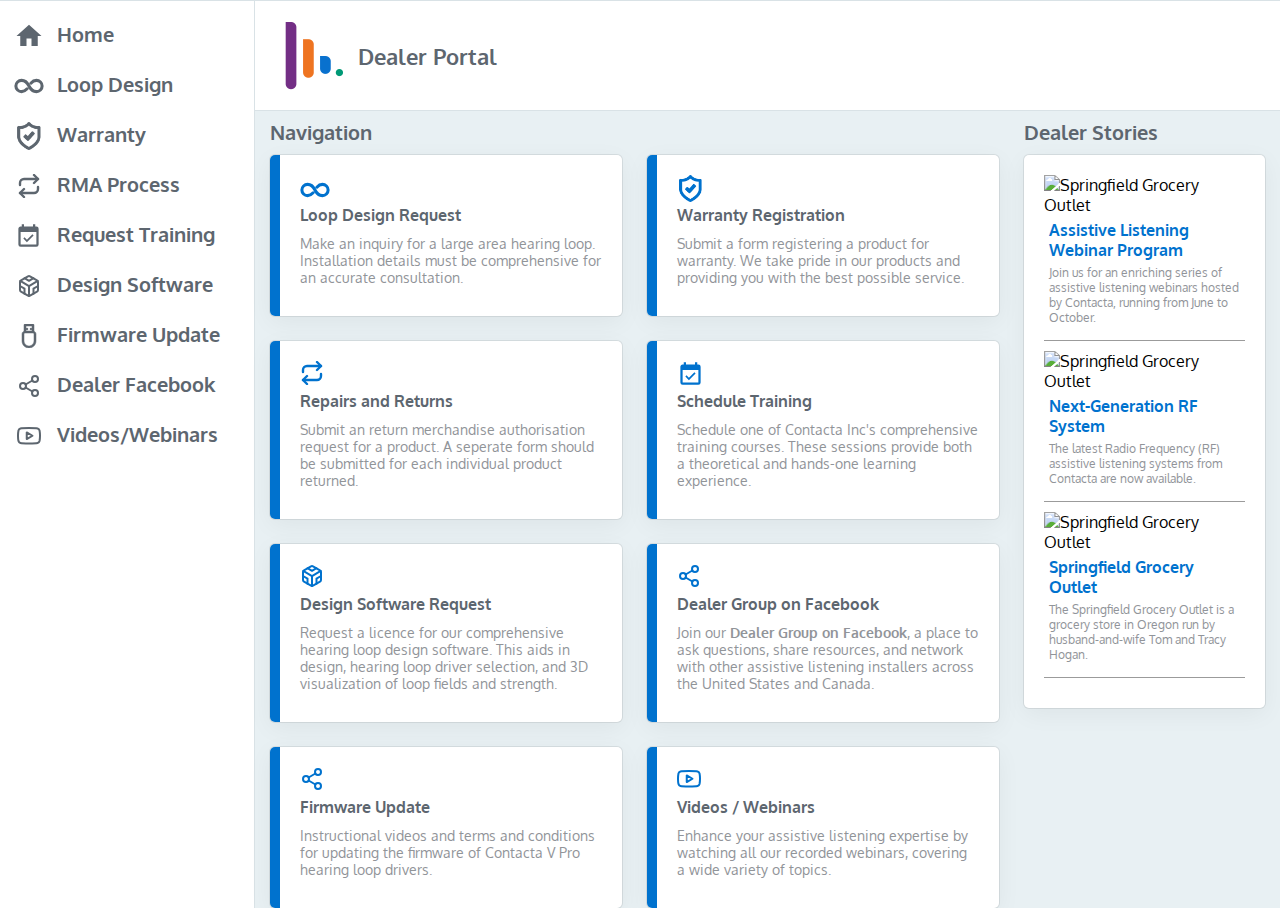
==== commit 8657a2ed: "updated videos" ====
--- a/index.html
+++ b/index.html
@@ -50,6 +50,11 @@
                 <a href="https://www.facebook.com/qr/3451659551759622">
                 <svg xmlns="http://www.w3.org/2000/svg" width="24" height="24" viewBox="0 0 24 24" fill="none" stroke="currentColor" stroke-width="2" stroke-linecap="round" stroke-linejoin="round" class="feather feather-share-2"><circle cx="18" cy="5" r="3"></circle><circle cx="6" cy="12" r="3"></circle><circle cx="18" cy="19" r="3"></circle><line x1="8.59" y1="13.51" x2="15.42" y2="17.49"></line><line x1="15.41" y1="6.51" x2="8.59" y2="10.49"></line></svg>          
                 </a>
+                <a href="videos.html">               
+                    <svg class="videoIcon"
+                    xmlns="http://www.w3.org/2000/svg" width="24" height="24" viewBox="0 0 24 24" fill="none" stroke="currentColor" stroke-width="2" stroke-linecap="round" stroke-linejoin="round" class="feather feather-youtube"><path d="M22.54 6.42a2.78 2.78 0 0 0-1.94-2C18.88 4 12 4 12 4s-6.88 0-8.6.46a2.78 2.78 0 0 0-1.94 2A29 29 0 0 0 1 11.75a29 29 0 0 0 .46 5.33A2.78 2.78 0 0 0 3.4 19c1.72.46 8.6.46 8.6.46s6.88 0 8.6-.46a2.78 2.78 0 0 0 1.94-2 29 29 0 0 0 .46-5.25 29 29 0 0 0-.46-5.33z"></path><polygon points="9.75 15.02 15.5 11.75 9.75 8.48 9.75 15.02"></polygon></svg>     
+                    </a>               
+    
             </div>
             <div class="navCol">
                     <a href="index.html">
@@ -59,13 +64,13 @@
                     <li><a href="lalform.html">Loop Design</a></li>
                     <li><a href="warranty.html">Warranty</a></li>
                     <li><a href="rma.html">RMA Process</a></li>
-                    <li><a href="trainingform.html">Training</a></li>
+                    <li><a href="trainingform.html">Request Training</a></li>
                     <li><a href="visualiser.html">Design Software</a></li>
                     <li><a href="firmware.html">Firmware Update</a></li>
                     <li><a href="https://www.facebook.com/qr/3451659551759622">Dealer Facebook</a></li>
-            </div>
-        </div>
-        <div class="portal_column2">
+                    <li><a href="videos.html">Videos/Webinars</a></li>
+            </div>
+        </div>        <div class="portal_column2">
             <div class="headerRow">
                 <div class="headerColumns">
                     <img src="contactaicon.png" alt="The Contacta symbol" id="contactaIcon" class="grow">
@@ -170,6 +175,17 @@
                         </div>
                     </div>
                     </a>
+                    <a href="videos.html">
+                        <div class="card">
+                            <div class="cardColumnLeft"></div>
+                            <div class="cardColumnRight">
+                                <svg class="videoIcon" xmlns="http://www.w3.org/2000/svg" width="24" height="24" viewBox="0 0 24 24" fill="none" stroke="#0072ce" stroke-width="2" stroke-linecap="round" stroke-linejoin="round" class="feather feather-youtube"><path d="M22.54 6.42a2.78 2.78 0 0 0-1.94-2C18.88 4 12 4 12 4s-6.88 0-8.6.46a2.78 2.78 0 0 0-1.94 2A29 29 0 0 0 1 11.75a29 29 0 0 0 .46 5.33A2.78 2.78 0 0 0 3.4 19c1.72.46 8.6.46 8.6.46s6.88 0 8.6-.46a2.78 2.78 0 0 0 1.94-2 29 29 0 0 0 .46-5.25 29 29 0 0 0-.46-5.33z"></path><polygon points="9.75 15.02 15.5 11.75 9.75 8.48 9.75 15.02"></polygon></svg>     
+                                            <div class="projectTitle"> Videos / Webinars</div>
+                                <div class="projectText">Enhance your assistive listening expertise by watching all our recorded webinars, covering a wide variety of topics.</div>
+                            </div>
+                        </div>
+                        </a>
+    
                     </div>
                 </div>
                 <div class="announceCol">
--- a/styles.css
+++ b/styles.css
@@ -13,7 +13,8 @@
   .orderRow,
   .contentRow,
   .mainRow,
-  .pricelistRow {
+  .pricelistRow,
+  .videoRow {
     margin-top: 0px !important;
   }
 
@@ -138,7 +139,7 @@
   display: grid;
   justify-items: center;
   align-items: center;
-  grid-template-rows: 10px 50px 50px 50px 50px 50px 50px 50px 50px;
+  grid-template-rows: 10px 50px 50px 50px 50px 50px 50px 50px 50px 50px;
 }
 
 .navCol {
@@ -146,7 +147,7 @@
   left: 60px;
   display: grid;
   align-items: center;
-  grid-template-rows: 8px 50px 50px 50px 50px 50px 50px 50px 50px;
+  grid-template-rows: 8px 50px 50px 50px 50px 50px 50px 50px 50px 50px;
 }
 
 #mainLogo {
@@ -512,7 +513,8 @@
 .orderRow,
 .contentRow,
 .mainRow,
-.pricelistRow {
+.pricelistRow,
+.videoRow {
   background-color: #e8f0f3;
   margin-top: 8px;
 }
@@ -562,6 +564,8 @@
 .videoTextCont {
   min-width: 80px;
   padding: 5px;
+  padding-left: 50px;
+  padding-right: 50px;
   margin: 5px;
   margin-left: 10px;
   margin-right: 10px;
@@ -667,3 +671,89 @@
 #warrantyIconNav {
   height: 28px;
 }
+
+.videoItem {
+  display: grid;
+  align-items: flex-start;
+  justify-content: center; /* Center the videoDetails horizontally */
+  margin-bottom: 20px;
+  display: flex; /* Use flexbox for easy layout */
+  margin-bottom: 20px; /* Add some spacing between items */
+  border: 1px solid #ccc; /* Add a subtle border */
+  padding: 15px; /* Add some padding inside the box */
+  border-radius: 5px; /* Slightly round the corners */
+  box-shadow: 0 2px 5px rgba(0, 0, 0, 0.1); /* Add a subtle shadow */
+  background: #d9e2e6;
+  max-width: 900px;
+}
+
+.videoDetails {
+  display: flex;
+  flex-direction: column;
+  justify-content: center; /* Center items vertically */
+  align-items: center; /* Center items horizontally */
+  flex: 1 0 auto;
+  max-width: 600px;
+}
+
+/* Style for even video items (video on the right) */
+.videoItem:nth-child(even) {
+  flex-direction: row-reverse; /* Reverse the order of content and video */
+}
+
+.videoCont {
+  flex: 1; /* Allow the video container to grow and take up available space */
+  margin: 0 15px; /* Add some margin around the video */
+  box-shadow: 0px 0px 5px 2px rgba(93, 102, 111, 0.1);
+}
+
+.videoDetails {
+  flex: 1; /* Allow the details container to grow */
+}
+
+.videoText {
+  margin-top: 0; /* Remove default margin on the heading */
+}
+
+.videoRow {
+  display: flex;
+  justify-content: center;
+}
+
+.videoTextCont {
+  display: grid;
+  justify-content: center;
+  align-items: center;
+  overflow: hidden; /* Prevent margin collapse */
+}
+
+.videoRow {
+  display: flex;
+  justify-content: center;
+  width: 900px; /* Or a suitable width */
+  margin: 0 auto; /* Optional: Center .videoRow within .portal_column2 */
+}
+
+.buttonContainer {
+  display: flex;
+  justify-content: center;
+  margin: 30px; /* Increased spacing for better visual separation */
+}
+
+.registerButton {
+  background-color: #0072ce;
+  color: white;
+  padding: 12px 24px; /* Slightly increased padding for a larger button */
+  border: none;
+  border-radius: 25px; /* More rounded corners for a softer look */
+  cursor: pointer;
+  font-size: 18px; /* Slightly larger font size */
+  font-weight: bold; /* Add emphasis */
+  text-transform: uppercase; /* Make text uppercase for a call-to-action feel */
+  transition: background-color 0.3s ease; /* Smooth transition on hover */
+  box-shadow: 0px 2px 5px rgba(0, 0, 0, 0.2); /* Subtle shadow for depth */
+}
+
+.registerButton:hover {
+  background-color: #0056a0;
+}
